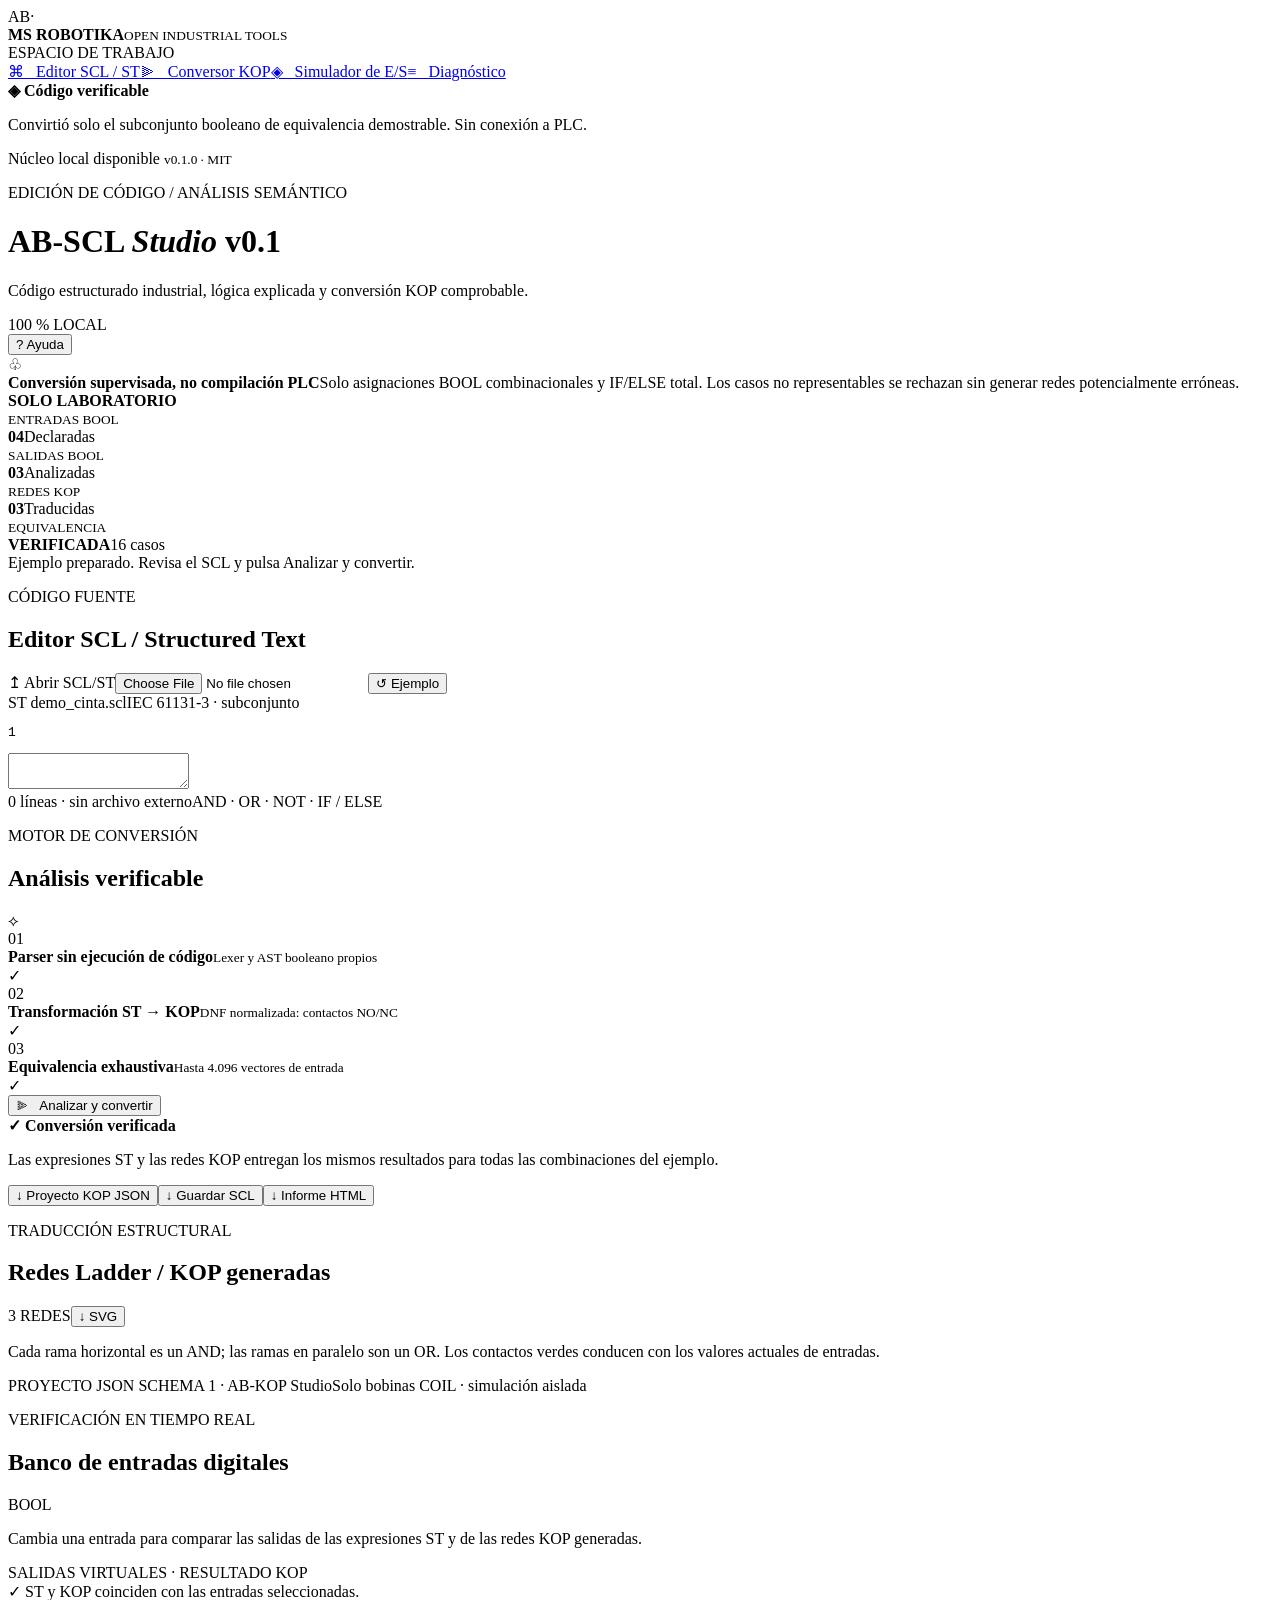
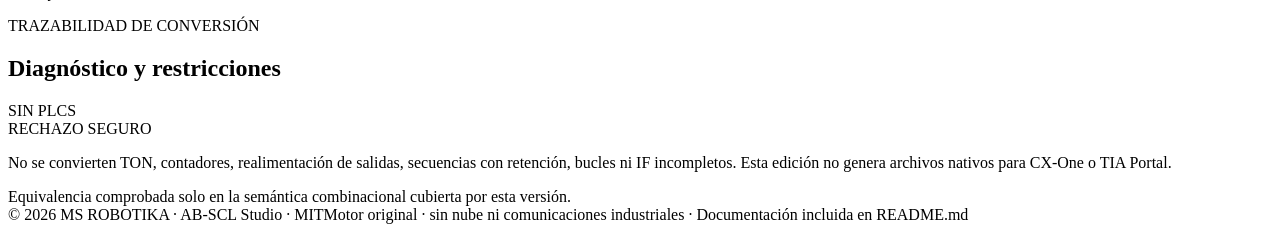
==== index.html @ daf0c06f "feat(scl): separate original source index.html" ====
<!doctype html>
<html lang="es"><head><meta charset="utf-8"><meta name="viewport" content="width=device-width,initial-scale=1">
<meta name="theme-color" content="#0b1422"><meta name="description" content="AB-SCL Studio: editor, analizador y conversor local de un subconjunto booleano de SCL/ST a KOP, por MS ROBOTIKA."><title>AB-SCL Studio — MS ROBOTIKA</title><link rel="stylesheet" href="src/style.css"></head>
<body><div class="shell"><aside class="sidebar"><div class="brand"><div class="brand-icon">AB<span>·</span></div><div><b>MS ROBOTIKA</b><small>OPEN INDUSTRIAL TOOLS</small></div></div><div class="divider"></div><div class="nav-title">ESPACIO DE TRABAJO</div><nav><a class="active" href="#workbench">⌘ &nbsp; Editor SCL / ST</a><a href="#converter">⫸ &nbsp; Conversor KOP</a><a href="#simulator">◈ &nbsp; Simulador de E/S</a><a href="#diagnostics">≡ &nbsp; Diagnóstico</a></nav><div class="sidebar-spacer"></div><div class="sidebar-info"><b>◈ Código verificable</b><p>Convirtió solo el subconjunto booleano de equivalencia demostrable. Sin conexión a PLC.</p></div><div class="sidebar-bottom"><span class="pulse"></span> Núcleo local disponible <small>v0.1.0 · MIT</small></div></aside>
<main><header class="header"><div><p class="eyebrow">EDICIÓN DE CÓDIGO / ANÁLISIS SEMÁNTICO</p><h1>AB-SCL <em>Studio</em> <span class="version">v0.1</span></h1><p class="subtitle">Código estructurado industrial, lógica explicada y conversión KOP comprobable.</p></div><div class="header-tools"><div class="local"><span class="pulse"></span> 100 % LOCAL</div><button id="help" class="button ghost" type="button">? Ayuda</button></div></header>
<div class="safety"><span class="safety-icon">♧</span><div><b>Conversión supervisada, no compilación PLC</b><span>Solo asignaciones BOOL combinacionales y IF/ELSE total. Los casos no representables se rechazan sin generar redes potencialmente erróneas.</span></div><strong>SOLO LABORATORIO</strong></div>
<section class="metrics" aria-label="Estado del análisis"><div class="metric"><small>ENTRADAS BOOL</small><div><strong id="metric-inputs">04</strong><span>Declaradas</span></div></div><div class="metric"><small>SALIDAS BOOL</small><div><strong id="metric-outputs">03</strong><span>Analizadas</span></div></div><div class="metric"><small>REDES KOP</small><div><strong id="metric-rungs">03</strong><span>Traducidas</span></div></div><div class="metric"><small>EQUIVALENCIA</small><div><strong id="metric-status" class="metric-status good">VERIFICADA</strong><span id="metric-cases">16 casos</span></div></div></section>
<div id="notice" class="notice" role="status" aria-live="polite">Ejemplo preparado. Revisa el SCL y pulsa Analizar y convertir.</div>
<section class="workbench" id="workbench"><div class="editor-panel panel"><div class="section-head"><div><p class="eyebrow">CÓDIGO FUENTE</p><h2>Editor SCL / Structured Text</h2></div><div class="file-actions"><label class="button light file-label">↥ Abrir SCL/ST<input type="file" id="import-source" accept=".scl,.st,.txt,text/plain"></label><button class="button subtle" id="reset-code">↺ Ejemplo</button></div></div><div class="editor-hint"><span class="file-tab"><span>ST</span> demo_cinta.scl</span><span>IEC 61131-3 · subconjunto</span></div><div class="code-wrap"><pre id="line-numbers" aria-hidden="true">1</pre><textarea id="source" spellcheck="false" aria-label="Código fuente SCL/ST" maxlength="50000"></textarea></div><div class="editor-footer"><span id="source-info">0 líneas · sin archivo externo</span><span>AND · OR · NOT · IF / ELSE</span></div></div><aside class="conversion-panel panel"><div class="section-head"><div><p class="eyebrow">MOTOR DE CONVERSIÓN</p><h2>Análisis verificable</h2></div><span class="symbol">⟡</span></div><div class="pipeline"><div><span class="step-icon">01</span><div><b>Parser sin ejecución de código</b><small>Lexer y AST booleano propios</small></div><span id="step-parser" class="step-status">✓</span></div><div><span class="step-icon">02</span><div><b>Transformación ST → KOP</b><small>DNF normalizada: contactos NO/NC</small></div><span id="step-transform" class="step-status">✓</span></div><div><span class="step-icon">03</span><div><b>Equivalencia exhaustiva</b><small>Hasta 4.096 vectores de entrada</small></div><span id="step-verify" class="step-status">✓</span></div></div><button id="convert" class="button primary convert" type="button">⫸ &nbsp; Analizar y convertir</button><div id="conversion-result" class="conversion-result good"><b>✓ Conversión verificada</b><p>Las expresiones ST y las redes KOP entregan los mismos resultados para todas las combinaciones del ejemplo.</p></div><div class="conversion-actions"><button id="export-kop" class="button light" type="button">↓ Proyecto KOP JSON</button><button id="export-source" class="button light" type="button">↓ Guardar SCL</button><button id="export-report" class="button light" type="button">↓ Informe HTML</button></div></aside></section>
<section id="converter" class="panel ladder-panel"><div class="section-head"><div><p class="eyebrow">TRADUCCIÓN ESTRUCTURAL</p><h2>Redes Ladder / KOP generadas</h2></div><div class="head-tools"><span id="rung-count" class="tag">3 REDES</span><button id="export-svg" class="button light" type="button">↓ SVG</button></div></div><p class="hint">Cada rama horizontal es un AND; las ramas en paralelo son un OR. Los contactos verdes conducen con los valores actuales de entradas.</p><div id="rungs" class="rung-list"></div><div class="ladder-foot"><span>PROYECTO JSON SCHEMA 1 · AB-KOP Studio</span><span>Solo bobinas COIL · simulación aislada</span></div></section>
<section class="lower-grid"><div class="panel sim-panel" id="simulator"><div class="section-head"><div><p class="eyebrow">VERIFICACIÓN EN TIEMPO REAL</p><h2>Banco de entradas digitales</h2></div><span class="tag">BOOL</span></div><p class="hint">Cambia una entrada para comparar las salidas de las expresiones ST y de las redes KOP generadas.</p><div id="inputs" class="io-list"></div><div class="section-label">SALIDAS VIRTUALES · RESULTADO KOP</div><div id="outputs" class="output-list"></div><div id="simulation-status" class="check-line">✓ ST y KOP coinciden con las entradas seleccionadas.</div></div><div class="panel diag-panel" id="diagnostics"><div class="section-head"><div><p class="eyebrow">TRAZABILIDAD DE CONVERSIÓN</p><h2>Diagnóstico y restricciones</h2></div><span class="tag">SIN PLCS</span></div><div id="diagnostic-list" class="diagnostics"></div><div class="section-label">RECHAZO SEGURO</div><p class="hint">No se convierten TON, contadores, realimentación de salidas, secuencias con retención, bucles ni IF incompletos. Esta edición no genera archivos nativos para CX-One o TIA Portal.</p><div class="diagnostic-foot">Equivalencia comprobada solo en la semántica combinacional cubierta por esta versión.</div></div></section>
<footer><span>© 2026 MS ROBOTIKA · AB-SCL Studio · MIT</span><span>Motor original · sin nube ni comunicaciones industriales · Documentación incluida en README.md</span></footer></main></div>
<div id="help-dialog" class="modal" hidden><div role="dialog" aria-modal="true" aria-labelledby="help-heading"><div class="section-head"><h2 id="help-heading">Guía rápida · AB-SCL Studio</h2><button id="close-help" class="button">✕</button></div><p>Declara entradas en <code>VAR_INPUT</code> y salidas en <code>VAR_OUTPUT</code> como <code>BOOL</code>. Después asigna cada salida exactamente una vez mediante expresiones con <code>AND</code>, <code>OR</code> y <code>NOT</code>, o usa un <code>IF ... THEN ... ELSE ... END_IF;</code> que asigne las mismas salidas en ambas ramas.</p><p>Las salidas calculadas deben depender solo de entradas declaradas y deben expresarse con hasta 8 ramas de 12 contactos. El motor prueba todas las combinaciones de hasta 12 entradas para confirmar la equivalencia del subconjunto admitido. No significa que pueda convertir todo SCL/ST ni que el código sea apto para una máquina real.</p><p><strong>Exporta Proyecto KOP JSON</strong> para importar el resultado en AB-KOP Studio v0.1 y revisarlo visualmente.</p></div></div>
<script src="src/core.js"></script><script src="src/app.js"></script></body></html>
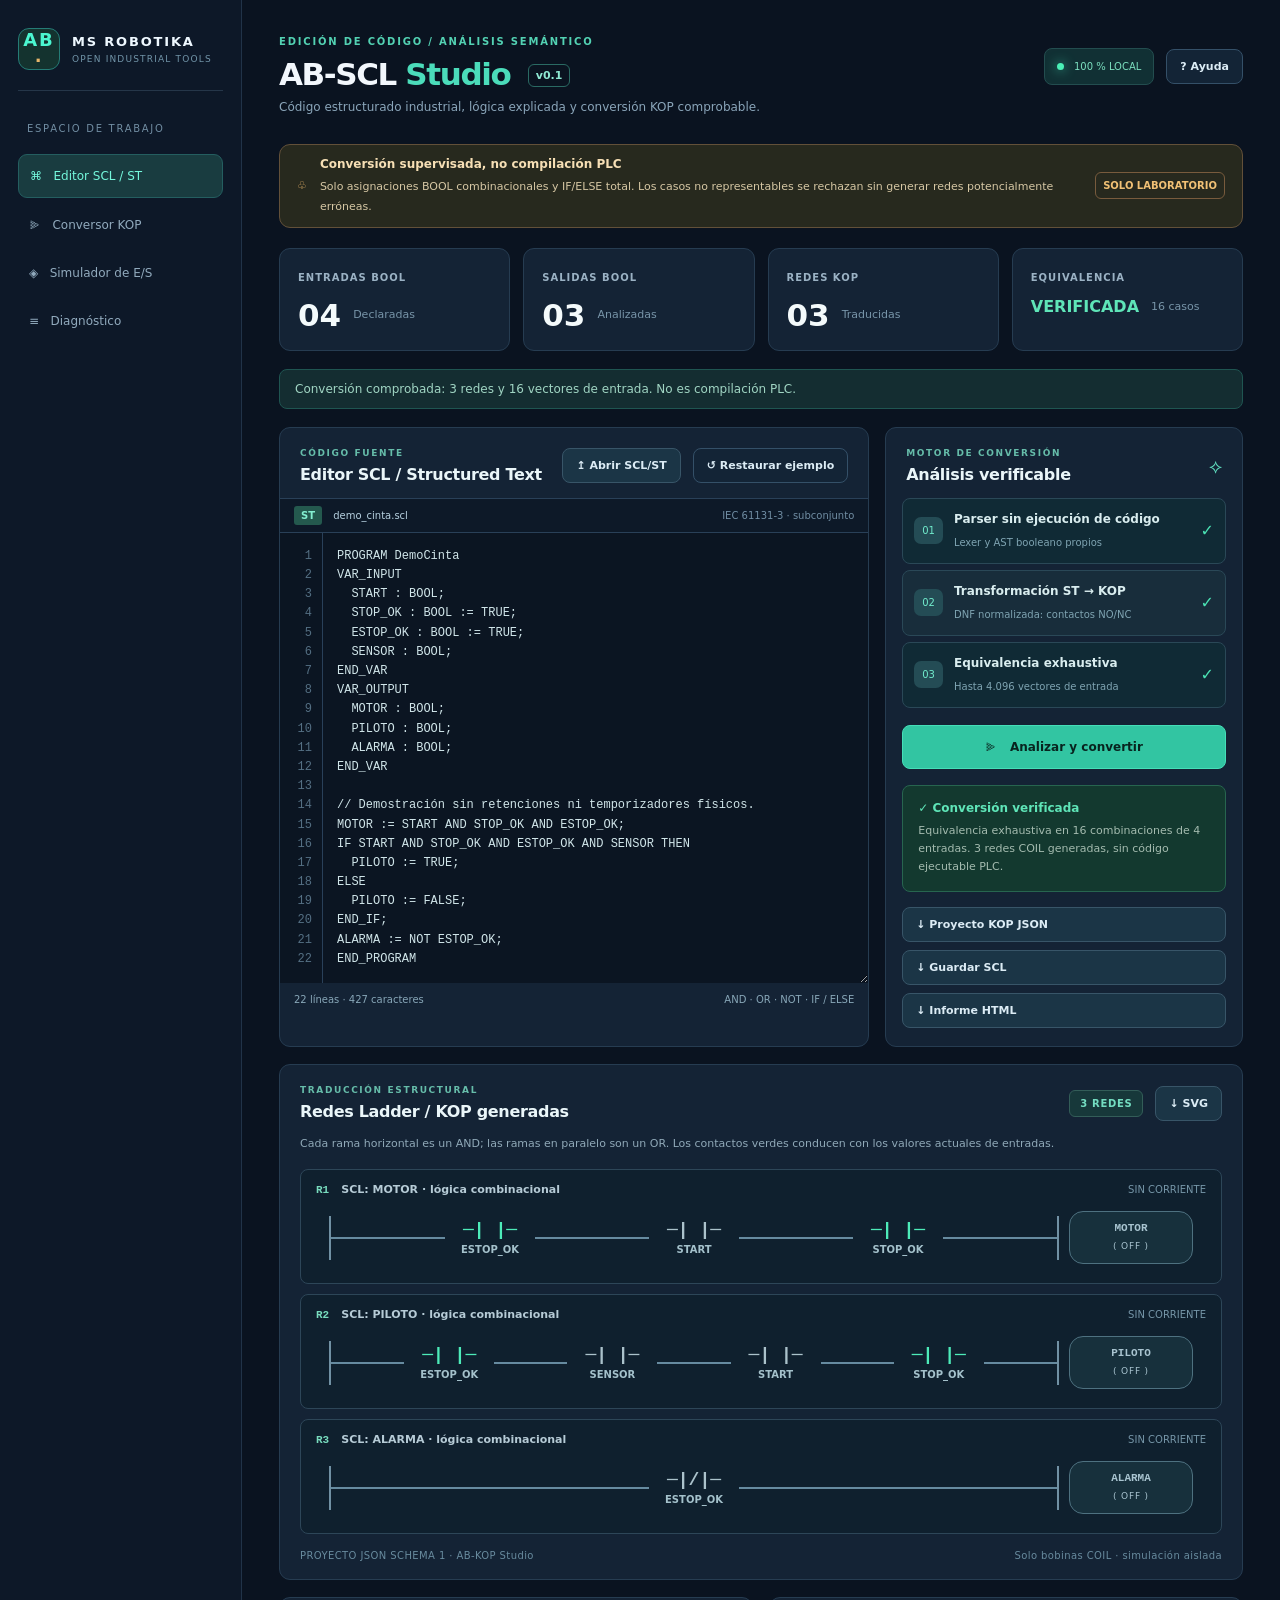
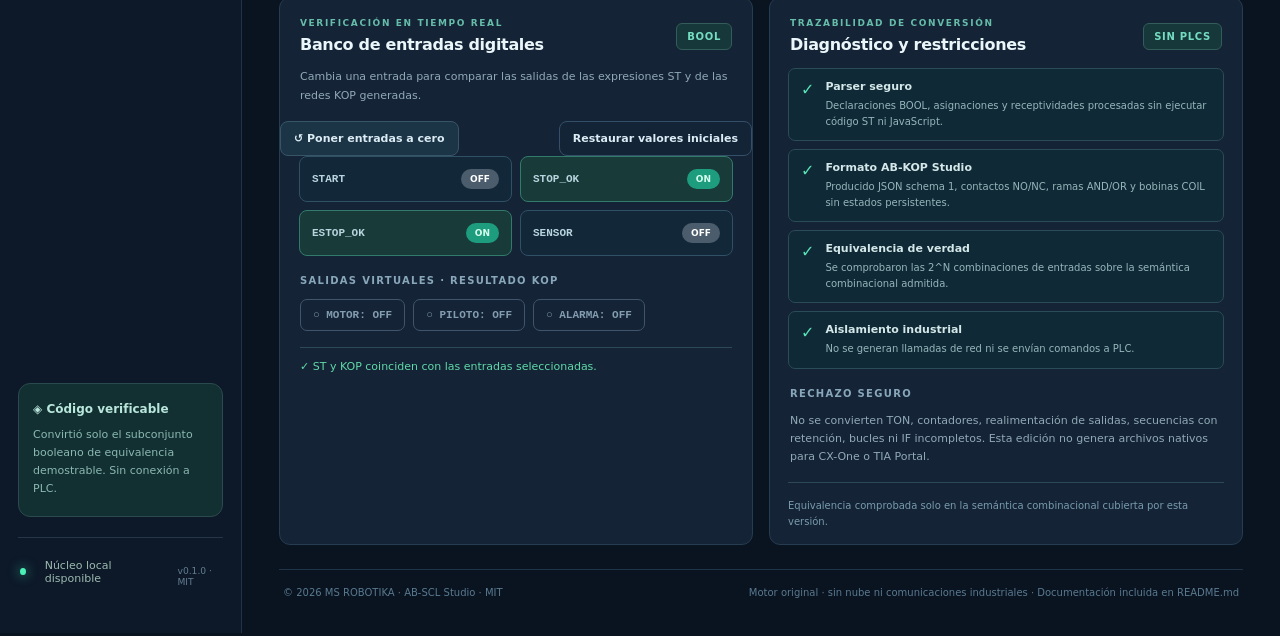
==== commit dc18a8c4: "feat(ux): add simulation zero/reset, initial-input restore and recoverable ST demo draft" ====
--- a/index.html
+++ b/index.html
@@ -6,9 +6,9 @@
 <div class="safety"><span class="safety-icon">♧</span><div><b>Conversión supervisada, no compilación PLC</b><span>Solo asignaciones BOOL combinacionales y IF/ELSE total. Los casos no representables se rechazan sin generar redes potencialmente erróneas.</span></div><strong>SOLO LABORATORIO</strong></div>
 <section class="metrics" aria-label="Estado del análisis"><div class="metric"><small>ENTRADAS BOOL</small><div><strong id="metric-inputs">04</strong><span>Declaradas</span></div></div><div class="metric"><small>SALIDAS BOOL</small><div><strong id="metric-outputs">03</strong><span>Analizadas</span></div></div><div class="metric"><small>REDES KOP</small><div><strong id="metric-rungs">03</strong><span>Traducidas</span></div></div><div class="metric"><small>EQUIVALENCIA</small><div><strong id="metric-status" class="metric-status good">VERIFICADA</strong><span id="metric-cases">16 casos</span></div></div></section>
 <div id="notice" class="notice" role="status" aria-live="polite">Ejemplo preparado. Revisa el SCL y pulsa Analizar y convertir.</div>
-<section class="workbench" id="workbench"><div class="editor-panel panel"><div class="section-head"><div><p class="eyebrow">CÓDIGO FUENTE</p><h2>Editor SCL / Structured Text</h2></div><div class="file-actions"><label class="button light file-label">↥ Abrir SCL/ST<input type="file" id="import-source" accept=".scl,.st,.txt,text/plain"></label><button class="button subtle" id="reset-code">↺ Ejemplo</button></div></div><div class="editor-hint"><span class="file-tab"><span>ST</span> demo_cinta.scl</span><span>IEC 61131-3 · subconjunto</span></div><div class="code-wrap"><pre id="line-numbers" aria-hidden="true">1</pre><textarea id="source" spellcheck="false" aria-label="Código fuente SCL/ST" maxlength="50000"></textarea></div><div class="editor-footer"><span id="source-info">0 líneas · sin archivo externo</span><span>AND · OR · NOT · IF / ELSE</span></div></div><aside class="conversion-panel panel"><div class="section-head"><div><p class="eyebrow">MOTOR DE CONVERSIÓN</p><h2>Análisis verificable</h2></div><span class="symbol">⟡</span></div><div class="pipeline"><div><span class="step-icon">01</span><div><b>Parser sin ejecución de código</b><small>Lexer y AST booleano propios</small></div><span id="step-parser" class="step-status">✓</span></div><div><span class="step-icon">02</span><div><b>Transformación ST → KOP</b><small>DNF normalizada: contactos NO/NC</small></div><span id="step-transform" class="step-status">✓</span></div><div><span class="step-icon">03</span><div><b>Equivalencia exhaustiva</b><small>Hasta 4.096 vectores de entrada</small></div><span id="step-verify" class="step-status">✓</span></div></div><button id="convert" class="button primary convert" type="button">⫸ &nbsp; Analizar y convertir</button><div id="conversion-result" class="conversion-result good"><b>✓ Conversión verificada</b><p>Las expresiones ST y las redes KOP entregan los mismos resultados para todas las combinaciones del ejemplo.</p></div><div class="conversion-actions"><button id="export-kop" class="button light" type="button">↓ Proyecto KOP JSON</button><button id="export-source" class="button light" type="button">↓ Guardar SCL</button><button id="export-report" class="button light" type="button">↓ Informe HTML</button></div></aside></section>
+<section class="workbench" id="workbench"><div class="editor-panel panel"><div class="section-head"><div><p class="eyebrow">CÓDIGO FUENTE</p><h2>Editor SCL / Structured Text</h2></div><div class="file-actions"><label class="button light file-label">↥ Abrir SCL/ST<input type="file" id="import-source" accept=".scl,.st,.txt,text/plain"></label><button class="button subtle" id="reset-code" type="button" title="Restaura el código de demostración; podrás recuperar el borrador anterior">↺ Restaurar ejemplo</button><button class="button light" id="undo-demo" type="button" hidden>↶ Recuperar borrador</button></div></div><div class="editor-hint"><span class="file-tab"><span>ST</span> demo_cinta.scl</span><span>IEC 61131-3 · subconjunto</span></div><div class="code-wrap"><pre id="line-numbers" aria-hidden="true">1</pre><textarea id="source" spellcheck="false" aria-label="Código fuente SCL/ST" maxlength="50000"></textarea></div><div class="editor-footer"><span id="source-info">0 líneas · sin archivo externo</span><span>AND · OR · NOT · IF / ELSE</span></div></div><aside class="conversion-panel panel"><div class="section-head"><div><p class="eyebrow">MOTOR DE CONVERSIÓN</p><h2>Análisis verificable</h2></div><span class="symbol">⟡</span></div><div class="pipeline"><div><span class="step-icon">01</span><div><b>Parser sin ejecución de código</b><small>Lexer y AST booleano propios</small></div><span id="step-parser" class="step-status">✓</span></div><div><span class="step-icon">02</span><div><b>Transformación ST → KOP</b><small>DNF normalizada: contactos NO/NC</small></div><span id="step-transform" class="step-status">✓</span></div><div><span class="step-icon">03</span><div><b>Equivalencia exhaustiva</b><small>Hasta 4.096 vectores de entrada</small></div><span id="step-verify" class="step-status">✓</span></div></div><button id="convert" class="button primary convert" type="button">⫸ &nbsp; Analizar y convertir</button><div id="conversion-result" class="conversion-result good"><b>✓ Conversión verificada</b><p>Las expresiones ST y las redes KOP entregan los mismos resultados para todas las combinaciones del ejemplo.</p></div><div class="conversion-actions"><button id="export-kop" class="button light" type="button">↓ Proyecto KOP JSON</button><button id="export-source" class="button light" type="button">↓ Guardar SCL</button><button id="export-report" class="button light" type="button">↓ Informe HTML</button></div></aside></section>
 <section id="converter" class="panel ladder-panel"><div class="section-head"><div><p class="eyebrow">TRADUCCIÓN ESTRUCTURAL</p><h2>Redes Ladder / KOP generadas</h2></div><div class="head-tools"><span id="rung-count" class="tag">3 REDES</span><button id="export-svg" class="button light" type="button">↓ SVG</button></div></div><p class="hint">Cada rama horizontal es un AND; las ramas en paralelo son un OR. Los contactos verdes conducen con los valores actuales de entradas.</p><div id="rungs" class="rung-list"></div><div class="ladder-foot"><span>PROYECTO JSON SCHEMA 1 · AB-KOP Studio</span><span>Solo bobinas COIL · simulación aislada</span></div></section>
-<section class="lower-grid"><div class="panel sim-panel" id="simulator"><div class="section-head"><div><p class="eyebrow">VERIFICACIÓN EN TIEMPO REAL</p><h2>Banco de entradas digitales</h2></div><span class="tag">BOOL</span></div><p class="hint">Cambia una entrada para comparar las salidas de las expresiones ST y de las redes KOP generadas.</p><div id="inputs" class="io-list"></div><div class="section-label">SALIDAS VIRTUALES · RESULTADO KOP</div><div id="outputs" class="output-list"></div><div id="simulation-status" class="check-line">✓ ST y KOP coinciden con las entradas seleccionadas.</div></div><div class="panel diag-panel" id="diagnostics"><div class="section-head"><div><p class="eyebrow">TRAZABILIDAD DE CONVERSIÓN</p><h2>Diagnóstico y restricciones</h2></div><span class="tag">SIN PLCS</span></div><div id="diagnostic-list" class="diagnostics"></div><div class="section-label">RECHAZO SEGURO</div><p class="hint">No se convierten TON, contadores, realimentación de salidas, secuencias con retención, bucles ni IF incompletos. Esta edición no genera archivos nativos para CX-One o TIA Portal.</p><div class="diagnostic-foot">Equivalencia comprobada solo en la semántica combinacional cubierta por esta versión.</div></div></section>
+<section class="lower-grid"><div class="panel sim-panel" id="simulator"><div class="section-head"><div><p class="eyebrow">VERIFICACIÓN EN TIEMPO REAL</p><h2>Banco de entradas digitales</h2></div><span class="tag">BOOL</span></div><p class="hint">Cambia una entrada para comparar las salidas de las expresiones ST y de las redes KOP generadas.</p><div class="file-actions" role="group" aria-label="Puesta a cero del simulador"><button id="zero-inputs" class="button light" type="button" title="Desactivar todas las entradas simuladas sin borrar el código">↺ Poner entradas a cero</button><button id="default-inputs" class="button subtle" type="button" title="Volver a los valores iniciales declarados en VAR_INPUT">Restaurar valores iniciales</button></div><div id="inputs" class="io-list"></div><div class="section-label">SALIDAS VIRTUALES · RESULTADO KOP</div><div id="outputs" class="output-list"></div><div id="simulation-status" class="check-line">✓ ST y KOP coinciden con las entradas seleccionadas.</div></div><div class="panel diag-panel" id="diagnostics"><div class="section-head"><div><p class="eyebrow">TRAZABILIDAD DE CONVERSIÓN</p><h2>Diagnóstico y restricciones</h2></div><span class="tag">SIN PLCS</span></div><div id="diagnostic-list" class="diagnostics"></div><div class="section-label">RECHAZO SEGURO</div><p class="hint">No se convierten TON, contadores, realimentación de salidas, secuencias con retención, bucles ni IF incompletos. Esta edición no genera archivos nativos para CX-One o TIA Portal.</p><div class="diagnostic-foot">Equivalencia comprobada solo en la semántica combinacional cubierta por esta versión.</div></div></section>
 <footer><span>© 2026 MS ROBOTIKA · AB-SCL Studio · MIT</span><span>Motor original · sin nube ni comunicaciones industriales · Documentación incluida en README.md</span></footer></main></div>
 <div id="help-dialog" class="modal" hidden><div role="dialog" aria-modal="true" aria-labelledby="help-heading"><div class="section-head"><h2 id="help-heading">Guía rápida · AB-SCL Studio</h2><button id="close-help" class="button">✕</button></div><p>Declara entradas en <code>VAR_INPUT</code> y salidas en <code>VAR_OUTPUT</code> como <code>BOOL</code>. Después asigna cada salida exactamente una vez mediante expresiones con <code>AND</code>, <code>OR</code> y <code>NOT</code>, o usa un <code>IF ... THEN ... ELSE ... END_IF;</code> que asigne las mismas salidas en ambas ramas.</p><p>Las salidas calculadas deben depender solo de entradas declaradas y deben expresarse con hasta 8 ramas de 12 contactos. El motor prueba todas las combinaciones de hasta 12 entradas para confirmar la equivalencia del subconjunto admitido. No significa que pueda convertir todo SCL/ST ni que el código sea apto para una máquina real.</p><p><strong>Exporta Proyecto KOP JSON</strong> para importar el resultado en AB-KOP Studio v0.1 y revisarlo visualmente.</p></div></div>
 <script src="src/core.js"></script><script src="src/app.js"></script></body></html>
--- a/src/style.css
+++ b/src/style.css
@@ -0,0 +1,4 @@
+
+/* SPDX-License-Identifier: MIT — © 2026 MS ROBOTIKA */
+:root{font-family:Inter,'Segoe UI',system-ui,-apple-system,sans-serif;color:#dfe9f1;background:#0a1320;font-synthesis:none;--panel:#142335;--line:#263c51;--muted:#8da4b6;--teal:#3de3b9;--ink:#dfe9f1;--nav:#0d1828}*{box-sizing:border-box}body{margin:0}button,input,textarea{font:inherit}button{cursor:pointer}a{color:inherit}.shell{display:grid;grid-template-columns:242px minmax(0,1fr);min-height:100vh}.sidebar{background:var(--nav);border-right:1px solid #213348;padding:28px 18px;display:flex;flex-direction:column;gap:20px}.brand{display:flex;gap:12px;align-items:center;color:#eef8ff;font-size:13px;letter-spacing:.14em}.brand small{display:block;font-size:9px;letter-spacing:.13em;color:#7295a9;margin-top:5px}.brand-icon{display:grid;place-items:center;width:42px;height:42px;border:1px solid #257c76;border-radius:11px;color:#4bf6d0;font-weight:900;font-size:18px;background:#14332f}.brand-icon span{color:#e7b66b}.divider{height:1px;background:#253649}.nav-title{font-size:10px;letter-spacing:.17em;color:#718da2;margin:12px 9px 0}.sidebar nav{display:grid;gap:6px}.sidebar nav a{padding:14px 11px;border-radius:9px;text-decoration:none;font-size:12px;color:#91aabd}.sidebar nav a.active{background:#193c40;color:#74f8dc;border:1px solid #245e60}.sidebar nav a:not(.active):hover{background:#172839}.sidebar-spacer{flex:1}.sidebar-info{padding:18px 14px;border:1px solid #2b4a4e;background:#123032;border-radius:12px;color:#b9e7dc;font-size:12px}.sidebar-info p{font-size:11px;line-height:1.65;color:#8bb8b1;margin:10px 0 0}.sidebar-bottom{border-top:1px solid #253649;padding:18px 2px;font-size:11px;color:#9cbaaf}.sidebar-bottom small{display:block;color:#627f92;margin:9px 0 0 18px}.pulse{display:inline-block;width:7px;height:7px;background:#4af0b6;border-radius:50%;margin-right:7px;box-shadow:0 0 12px #3dcaa6}main{width:100%;max-width:1600px;min-width:0;padding:36px 37px 18px;margin:auto}.header,.section-head,.header-tools,.metric>div,.head-tools,.editor-footer,.ladder-foot,.sidebar-bottom,.file-actions{display:flex;align-items:center;justify-content:space-between;gap:12px}.header{align-items:flex-start;margin-bottom:22px}.eyebrow{margin:0 0 9px;font-size:10px;font-weight:800;letter-spacing:.18em;color:#53d2b3}.header h1{font-size:31px;color:#f2f7fc;letter-spacing:-.045em;margin:0 0 6px}.header h1 em{color:#4bdcba;font-style:normal}.version{border:1px solid #2a6a63;color:#8ee8d2;font-size:11px;letter-spacing:0;border-radius:6px;padding:4px 7px;margin-left:8px;vertical-align:6px}.subtitle{font-size:12px;color:#8aa5b9;margin:8px 0}.header-tools{justify-content:flex-start;padding-top:12px}.local{font-size:10px;color:#7bdfbf;border:1px solid #234d4f;background:#113034;padding:12px;border-radius:8px;white-space:nowrap}.button{border:1px solid #345068;background:#182b3e;color:#dcecf5;padding:10px 13px;border-radius:8px;font-weight:650;font-size:11px;white-space:nowrap;transition:background .15s}.button:hover{background:#254158}.button.primary{background:#32c5a2;color:#08241f;border-color:#45dfb8;font-size:12px}.button.primary:hover{background:#63e5c1}.button.light{border-color:#385568;background:#1b3546}.button.subtle,.button.ghost{background:#132436}.safety{display:flex;align-items:center;gap:13px;border:1px solid #625039;background:#27291e;color:#d6c7a4;padding:12px 17px;border-radius:11px;margin-bottom:20px}.safety-icon{font-size:24px;color:#ebb66a}.safety div{flex:1}.safety b{display:block;font-size:12px;color:#f6dfb5;margin-bottom:4px}.safety span{font-size:11px;line-height:1.45}.safety strong{font-size:10px;color:#f1c175;white-space:nowrap;border:1px solid #785b3d;border-radius:6px;padding:7px}.metrics{display:grid;grid-template-columns:repeat(4,minmax(0,1fr));gap:13px;margin-bottom:18px}.metric,.panel{border:1px solid var(--line);background:var(--panel);border-radius:11px}.metric{padding:17px 18px}.metric>small{font-size:10px;font-weight:700;letter-spacing:.1em;color:#9bb2c4}.metric>div{justify-content:flex-start;margin-top:12px}.metric strong{font-size:31px;font-weight:780;color:#f4fafb}.metric span{font-size:11px;color:#7895a9}.metric strong.metric-status{font-size:16px}.good{color:#5fe5b8!important}.bad{color:#f6a9a2!important}.notice{color:#a0d5c3;background:#142d31;border:1px solid #1f5551;border-radius:8px;padding:12px 15px;margin-bottom:18px;font-size:12px}.notice.error{border-color:#7c4944;background:#38282a;color:#f9c1b6}.workbench{display:grid;grid-template-columns:minmax(0,1.65fr) minmax(300px,1fr);gap:16px;margin-bottom:17px}.section-head{padding:20px 20px 14px}.section-head h2{font-size:16px;letter-spacing:-.02em;margin:0;color:#eaf6f9}.section-head .eyebrow{font-size:9px;color:#66bdaa;margin-bottom:7px}.file-label{cursor:pointer}.file-label input{display:none}.editor-hint{display:flex;justify-content:space-between;align-items:center;background:#0d1928;color:#708da3;font-size:10px;padding:7px 14px;border-top:1px solid #294058;border-bottom:1px solid #294058}.file-tab{color:#b6d1e0}.file-tab span{display:inline-block;background:#24594e;color:#84eed0;border-radius:3px;padding:4px 7px;font-weight:750;margin-right:8px}.code-wrap{display:grid;grid-template-columns:43px minmax(0,1fr);background:#0b1522;min-height:420px;max-height:470px;overflow:auto}.code-wrap pre{font-family:'Cascadia Code',Consolas,monospace;color:#546f83;text-align:right;padding:14px 10px;margin:0;border-right:1px solid #294059;font-size:12px;line-height:1.6;user-select:none;white-space:pre;min-height:100%;align-self:start}.code-wrap textarea{font-family:'Cascadia Code',Consolas,monospace;border:0;outline:0;resize:vertical;background:none;color:#d0e5e9;padding:14px;font-size:12px;line-height:1.6;white-space:pre;tab-size:2;min-height:420px;height:100%;overflow:auto}.editor-footer{padding:11px 14px;font-size:10px;color:#88a7b8}.editor-panel,.conversion-panel{overflow:hidden}.conversion-panel{display:flex;flex-direction:column}.symbol{color:#60debf;font-size:20px}.pipeline{display:grid;gap:6px;margin:0 16px 17px}.pipeline>div{display:flex;align-items:center;gap:11px;padding:13px 11px;border:1px solid #2a4857;background:#102a35;border-radius:8px}.pipeline>div:nth-child(2){background:#182d3b}.pipeline>div b{display:block;font-size:12px;margin-bottom:5px;color:#d9edef}.pipeline>div small{font-size:10px;color:#7fa4b2}.pipeline .step-icon{background:#244c55;color:#71ebcc;border-radius:7px;font-size:10px;padding:8px}.step-status{margin-left:auto;color:#4be3b4;font-weight:800}.convert{display:block;margin:0 16px 16px;width:calc(100% - 32px);padding:14px}.conversion-result{margin:0 16px 15px;padding:15px;border:1px solid #27654f;border-radius:8px;background:#13392f;font-size:11px}.conversion-result.bad{background:#432b2e;border-color:#884e50}.conversion-result b{font-size:12px}.conversion-result p{color:#a4bbaf;line-height:1.65;margin:7px 0 0}.conversion-result.bad p{color:#f1b2b3}.conversion-actions{margin:auto 16px 18px;display:grid;grid-template-columns:1fr;gap:8px}.conversion-actions button{width:100%;text-align:left}.ladder-panel{padding-bottom:10px;margin-bottom:17px}.tag{font-size:10px;letter-spacing:.07em;font-weight:750;color:#74ddc1;border:1px solid #335d58;background:#17383a;border-radius:6px;padding:7px 10px}.hint{color:#90a9b8;font-size:11px;line-height:1.65;margin:0 20px 16px}.rung-list{margin:0 20px;display:grid;gap:10px}.rung{border:1px solid #2d4658;background:#0f202e;border-radius:8px;padding:13px 15px 12px;min-width:0}.rung-title{display:flex;align-items:center;gap:12px;margin-bottom:15px;font-size:11px;color:#b6cbd6}.rung-title b{color:#78dcbe;font-family:Consolas,monospace}.rung-title span{margin-left:auto;color:#7696a8;font-size:10px}.ladder-circuit{display:flex;align-items:center;min-width:0;gap:10px;overflow-x:auto;padding-bottom:7px}.rail{height:100%;align-self:stretch;border-left:3px solid #7b9db0}.branches{display:grid;gap:10px;flex:1;min-width:0}.branch{display:flex;align-items:center;min-height:44px;white-space:nowrap;border-left:2px solid #7191a4;border-right:2px solid #7191a4}.wire{height:2px;background:#668ba0;min-width:18px;flex:1}.contact{display:flex;flex-direction:column;align-items:center;gap:4px;min-width:90px;color:#a4c1cb}.contact b{font-size:10px;font-weight:750}.contact .symbolic{font:700 18px Consolas,monospace;white-space:nowrap;color:#abc2cb}.contact.on .symbolic{color:#4debb9}.coil{border:1px solid #4e7180;border-radius:14px;padding:10px 15px;text-align:center;min-width:124px;color:#a9c4d0;background:#17303c}.coil.on{border-color:#35b98c;background:#1d493a;color:#baffdd}.coil b{display:block;font-family:Consolas,monospace;font-size:11px}.coil small{font-size:9px;letter-spacing:.09em}.ladder-foot{color:#688b9e;font-size:10px;letter-spacing:.04em;margin:16px 20px 8px;flex-wrap:wrap}.lower-grid{display:grid;grid-template-columns:minmax(0,1fr) minmax(0,1fr);gap:16px}.lower-grid .panel{min-height:340px}.io-list{margin:0 19px 17px;display:grid;grid-template-columns:1fr 1fr;gap:8px}.io-btn{display:flex;align-items:center;justify-content:space-between;background:#122738;border:1px solid #305066;border-radius:8px;padding:12px;color:#b8d4df;gap:10px;font-size:11px}.io-btn.on{border-color:#327b6a;background:#183a39}.io-btn code{font:700 11px Consolas,monospace}.io-btn .switch{border-radius:12px;background:#4b5c6d;color:#fff;padding:5px 9px;font-size:9px;font-weight:800}.io-btn.on .switch{background:#1e9d7e;color:#d7fff0}.section-label{font-size:10px;font-weight:750;letter-spacing:.13em;color:#89a7ba;margin:19px 20px 13px}.output-list{display:flex;flex-wrap:wrap;gap:8px;margin:0 20px 16px}.output{border:1px solid #40556b;border-radius:7px;padding:9px 12px;color:#839db0;font:700 11px Consolas,monospace}.output.on{background:#174c3d;color:#7df8cf;border-color:#238c72}.check-line{margin:15px 20px;border-top:1px solid #2d4959;padding:12px 0;color:#60daa9;font-size:11px}.diagnostics{margin:0 18px}.diag-row{display:flex;align-items:start;gap:11px;padding:11px 12px;background:#102936;border:1px solid #2a4b57;border-radius:7px;margin-bottom:8px}.diag-row b{display:block;color:#d4e8e9;font-size:11px}.diag-row p{font-size:10px;color:#96b6bb;margin:5px 0 0;line-height:1.55}.diag-icon{color:#59e4b6;font-weight:800}.diag-row.warn{background:#392b2c;border-color:#774749}.diag-row.warn .diag-icon{color:#f2ad9c}.diagnostic-foot{border-top:1px solid #2d4959;margin:14px 18px;padding-top:15px;font-size:10px;line-height:1.6;color:#789cad}footer{display:flex;justify-content:space-between;gap:12px;color:#597a90;font-size:10px;margin:24px 0 0;border-top:1px solid #1f3547;padding:17px 4px}footer a{color:#8ba8b5}.modal{position:fixed;inset:0;background:#050c12b8;display:grid;place-items:center;padding:20px;z-index:10}.modal[hidden]{display:none}.modal>div{max-width:590px;background:#193043;border:1px solid #427180;border-radius:12px;padding:17px;color:#bfd8e5;line-height:1.8;font-size:12px}.modal code{color:#7af0ca}@media(max-width:1250px){.shell{grid-template-columns:200px minmax(0,1fr)}main{padding:25px 22px}.workbench{grid-template-columns:minmax(0,1fr) minmax(265px,.82fr)}}@media(max-width:980px){.shell{display:block}.sidebar{padding:13px 20px;display:block}.sidebar nav,.nav-title,.sidebar-info,.sidebar-bottom,.sidebar-spacer,.divider{display:none}.brand{justify-content:center}.workbench{grid-template-columns:1fr}.metrics{grid-template-columns:repeat(2,minmax(0,1fr))}.lower-grid{grid-template-columns:1fr}}@media(max-width:520px){main{padding:19px 12px}.header{display:block}.header h1{font-size:27px}.header-tools{padding:5px 0 0}.header .local{padding:9px}.safety{align-items:start}.safety strong{display:none}.metrics{gap:7px}.metric{padding:12px}.metric strong{font-size:23px}.metric strong.metric-status{font-size:12px}.metric>div{display:block}.metric span{display:block;margin-top:5px}.section-head{padding:16px 12px;flex-wrap:wrap}.section-head h2{font-size:14px}.button{font-size:10px;padding:9px}.editor-hint,.editor-footer{font-size:9px}.code-wrap textarea{font-size:10px}.code-wrap{grid-template-columns:30px minmax(0,1fr)}.code-wrap pre{font-size:10px;padding:14px 5px}.rung-list,.hint{margin-left:11px;margin-right:11px}.rung{padding:10px}.ladder-foot{margin:14px 10px}.contact{min-width:78px}.coil{min-width:99px}.io-list{margin:0 12px;grid-template-columns:1fr}.lower-grid .panel{min-height:auto}footer{display:block;font-size:9px}}
+
